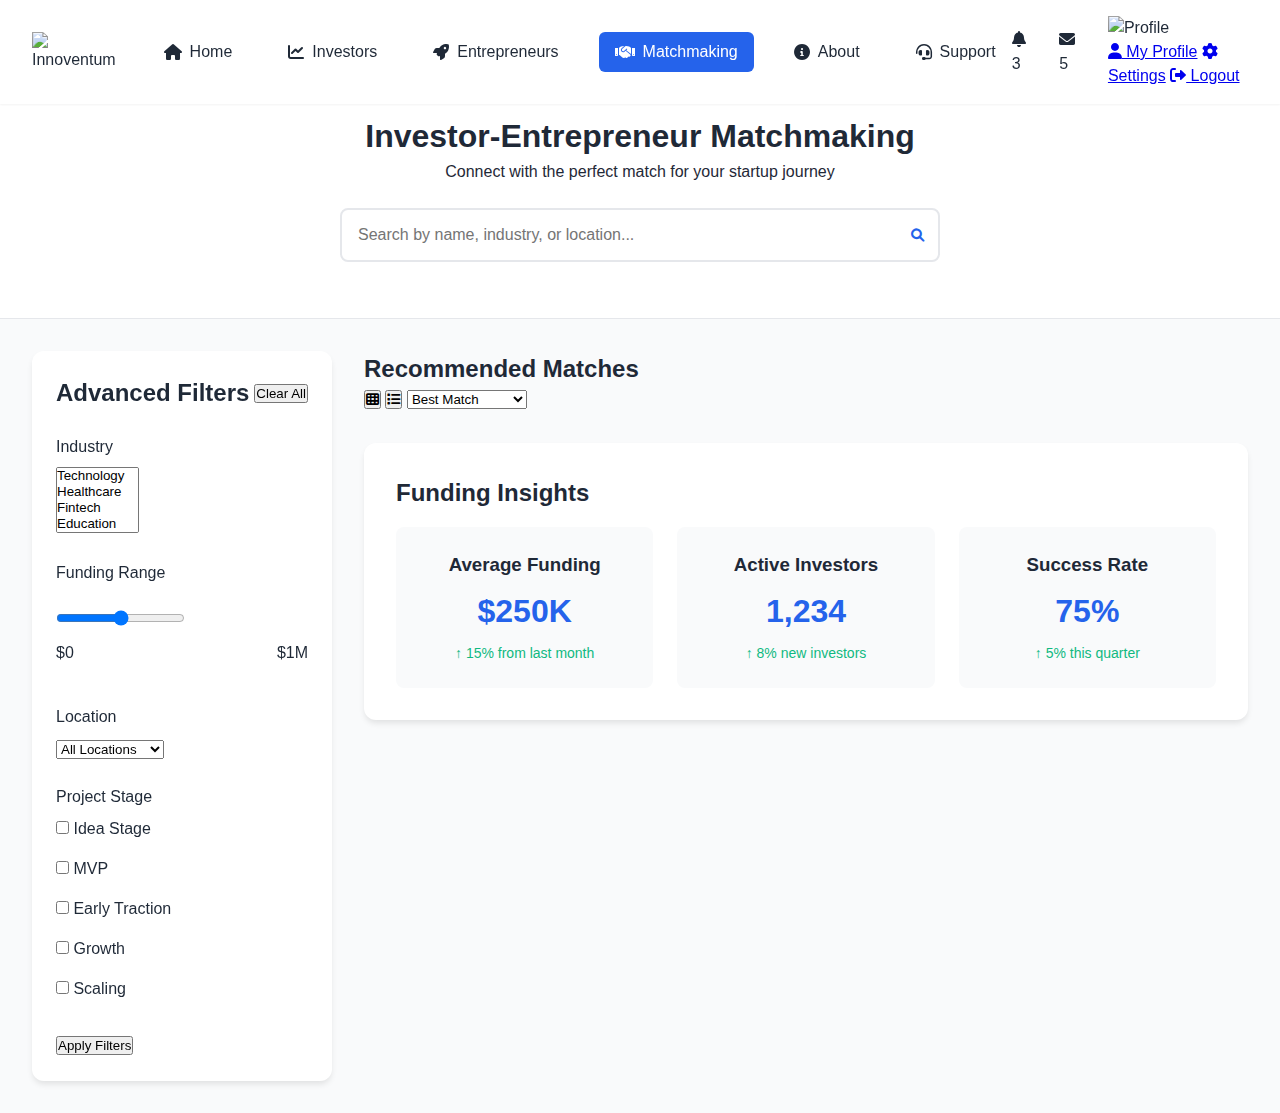
==== ie.html @ 22888b89 "nav-bar if Investor-Entrepreneur Matchmaking page is done and login is done" ====
<!DOCTYPE html>
<html lang="en">
<head>
    <meta charset="UTF-8">
    <meta name="viewport" content="width=device-width, initial-scale=1.0">
    <title>Innoventum - Matchmaking Platform</title>
    <link rel="stylesheet" href="ie.css">
    <link rel="stylesheet" href="https://cdnjs.cloudflare.com/ajax/libs/font-awesome/6.0.0/css/all.min.css">
</head>
<body>
    <!-- Main Navigation -->
    <nav class="navbar">
        <div class="nav-left">
            <div class="nav-logo">
                <img src="logo.png" alt="Innoventum">
            </div>
            <div class="nav-links">
                <a href="/dashboard"><i class="fas fa-home"></i> Home</a>
                <a href="/investors"><i class="fas fa-chart-line"></i> Investors</a>
                <a href="/entrepreneurs"><i class="fas fa-rocket"></i> Entrepreneurs</a>
                <a href="/matchmaking" class="active"><i class="fas fa-handshake"></i> Matchmaking</a>
                <a href="/about"><i class="fas fa-info-circle"></i> About</a>
                <a href="/support"><i class="fas fa-headset"></i> Support</a>
            </div>
        </div>
        <div class="nav-right">
            <div class="notifications">
                <i class="fas fa-bell"></i>
                <span class="notification-badge">3</span>
            </div>
            <div class="messages">
                <i class="fas fa-envelope"></i>
                <span class="message-badge">5</span>
            </div>
            <div class="profile-dropdown">
                <img src="default-avatar.png" alt="Profile" class="avatar">
                <div class="dropdown-content">
                    <a href="/profile"><i class="fas fa-user"></i> My Profile</a>
                    <a href="/settings"><i class="fas fa-cog"></i> Settings</a>
                    <a href="/logout"><i class="fas fa-sign-out-alt"></i> Logout</a>
                </div>
            </div>
        </div>
    </nav>

    <!-- Header Section -->
    <header class="page-header">
        <h1>Investor-Entrepreneur Matchmaking</h1>
        <p>Connect with the perfect match for your startup journey</p>
        <div class="global-search">
            <input type="text" placeholder="Search by name, industry, or location...">
            <button><i class="fas fa-search"></i></button>
        </div>
    </header>

    <div class="main-container">
        <!-- Filters Sidebar -->
        <aside class="filters-sidebar">
            <div class="filters-header">
                <h2>Advanced Filters</h2>
                <button id="clearFilters">Clear All</button>
            </div>

            <form id="filterForm">
                <div class="filter-section">
                    <label>Industry</label>
                    <select id="industryFilter" multiple>
                        <option value="tech">Technology</option>
                        <option value="health">Healthcare</option>
                        <option value="finance">Fintech</option>
                        <option value="edu">Education</option>
                        <option value="retail">Retail</option>
                        <option value="energy">Clean Energy</option>
                    </select>
                </div>

                <div class="filter-section">
                    <label>Funding Range</label>
                    <div class="range-slider">
                        <input type="range" id="fundingSlider" min="0" max="1000000" step="50000">
                        <div class="range-values">
                            <span id="minValue">$0</span>
                            <span id="maxValue">$1M</span>
                        </div>
                    </div>
                </div>

                <div class="filter-section">
                    <label>Location</label>
                    <select id="locationFilter">
                        <option value="">All Locations</option>
                        <option value="sf">San Francisco</option>
                        <option value="ny">New York</option>
                        <option value="ld">London</option>
                    </select>
                </div>

                <div class="filter-section">
                    <label>Project Stage</label>
                    <div class="checkbox-group">
                        <label><input type="checkbox" value="idea"> Idea Stage</label>
                        <label><input type="checkbox" value="mvp"> MVP</label>
                        <label><input type="checkbox" value="early"> Early Traction</label>
                        <label><input type="checkbox" value="growth"> Growth</label>
                        <label><input type="checkbox" value="scaling"> Scaling</label>
                    </div>
                </div>

                <button type="submit" class="apply-filters">Apply Filters</button>
            </form>
        </aside>

        <!-- Main Content -->
        <main class="content-area">
            <!-- Recommended Matches Section -->
            <section class="recommended-matches">
                <div class="section-header">
                    <h2>Recommended Matches</h2>
                    <div class="view-controls">
                        <button class="view-toggle active" data-view="grid">
                            <i class="fas fa-th"></i>
                        </button>
                        <button class="view-toggle" data-view="list">
                            <i class="fas fa-list"></i>
                        </button>
                        <select class="sort-by">
                            <option value="match">Best Match</option>
                            <option value="recent">Most Recent</option>
                            <option value="funding">Funding Amount</option>
                        </select>
                    </div>
                </div>

                <div class="matches-grid" id="matchesContainer">
                    <!-- Match cards will be dynamically inserted here -->
                </div>
            </section>

            <!-- Funding Insights Section -->
            <section class="funding-insights">
                <h2>Funding Insights</h2>
                <div class="insights-grid">
                    <div class="insight-card">
                        <h3>Average Funding</h3>
                        <p class="stat">$250K</p>
                        <p class="trend">↑ 15% from last month</p>
                    </div>
                    <div class="insight-card">
                        <h3>Active Investors</h3>
                        <p class="stat">1,234</p>
                        <p class="trend">↑ 8% new investors</p>
                    </div>
                    <div class="insight-card">
                        <h3>Success Rate</h3>
                        <p class="stat">75%</p>
                        <p class="trend">↑ 5% this quarter</p>
                    </div>
                </div>
            </section>
        </main>
    </div>

    <!-- Match Card Template -->
    <template id="matchCardTemplate">
        <div class="match-card">
            <div class="match-header">
                <img src="" alt="Profile" class="match-avatar">
                <div class="match-score">
                    <span class="score-label">Match</span>
                    <span class="score-value"></span>
                </div>
            </div>
            <div class="match-info">
                <h3 class="match-name"></h3>
                <p class="match-industry"></p>
                <div class="match-details">
                    <span class="location"></span>
                    <span class="funding"></span>
                    <span class="stage"></span>
                </div>
                <p class="match-description"></p>
                <div class="match-tags"></div>
            </div>
            <div class="match-actions">
                <button class="primary-btn connect-btn">
                    <i class="fas fa-handshake"></i> Connect
                </button>
                <button class="secondary-btn save-btn">
                    <i class="far fa-bookmark"></i>
                </button>
                <button class="secondary-btn more-btn">
                    <i class="fas fa-ellipsis-h"></i>
                </button>
            </div>
        </div>
    </template>

    <script src="ie.js"></script>
</body>
</html>
---- ie.css ----
:root {
    --primary-color: #2563eb;
    --secondary-color: #1e40af;
    --success-color: #10b981;
    --warning-color: #f59e0b;
    --danger-color: #ef4444;
    --background-color: #f9fafb;
    --card-background: #ffffff;
    --text-primary: #1f2937;
    --text-secondary: #6b7280;
    --border-color: #e5e7eb;
    --shadow-sm: 0 1px 2px 0 rgba(0, 0, 0, 0.05);
    --shadow-md: 0 4px 6px -1px rgba(0, 0, 0, 0.1);
    --shadow-lg: 0 10px 15px -3px rgba(0, 0, 0, 0.1);
}

/* Global Styles */
* {
    margin: 0;
    padding: 0;
    box-sizing: border-box;
    font-family: 'Inter', sans-serif;
}

body {
    background-color: var(--background-color);
    color: var(--text-primary);
    line-height: 1.5;
}

/* Navbar Styles */
.navbar {
    background: var(--card-background);
    padding: 1rem 2rem;
    display: flex;
    justify-content: space-between;
    align-items: center;
    box-shadow: var(--shadow-sm);
    position: fixed;
    top: 0;
    left: 0;
    right: 0;
    z-index: 1000;
}

.nav-left, .nav-right {
    display: flex;
    align-items: center;
    gap: 2rem;
}

.nav-logo img {
    height: 40px;
}

.nav-links {
    display: flex;
    gap: 1.5rem;
}

.nav-links a {
    text-decoration: none;
    color: var(--text-primary);
    padding: 0.5rem 1rem;
    border-radius: 6px;
    display: flex;
    align-items: center;
    gap: 0.5rem;
    transition: all 0.3s ease;
}

.nav-links a:hover {
    background-color: var(--background-color);
}

.nav-links a.active {
    background-color: var(--primary-color);
    color: white;
}

/* Header Section */
.page-header {
    margin-top: 80px;
    padding: 2rem;
    text-align: center;
    background: var(--card-background);
    border-bottom: 1px solid var(--border-color);
}

.global-search {
    max-width: 600px;
    margin: 1.5rem auto;
    position: relative;
}

.global-search input {
    width: 100%;
    padding: 1rem 3rem 1rem 1rem;
    border: 2px solid var(--border-color);
    border-radius: 8px;
    font-size: 1rem;
}

.global-search button {
    position: absolute;
    right: 1rem;
    top: 50%;
    transform: translateY(-50%);
    background: none;
    border: none;
    color: var(--primary-color);
    cursor: pointer;
}

/* Main Container Layout */
.main-container {
    display: grid;
    grid-template-columns: 300px 1fr;
    gap: 2rem;
    padding: 2rem;
    max-width: 1600px;
    margin: 0 auto;
}

/* Filters Sidebar */
.filters-sidebar {
    background: var(--card-background);
    padding: 1.5rem;
    border-radius: 12px;
    box-shadow: var(--shadow-md);
    height: fit-content;
    position: sticky;
    top: 100px;
}

.filters-header {
    display: flex;
    justify-content: space-between;
    align-items: center;
    margin-bottom: 1.5rem;
}

.filter-section {
    margin-bottom: 1.5rem;
}

.filter-section label {
    display: block;
    margin-bottom: 0.5rem;
    font-weight: 500;
}

.range-slider {
    padding: 1rem 0;
}

.range-values {
    display: flex;
    justify-content: space-between;
    margin-top: 0.5rem;
}

.checkbox-group {
    display: flex;
    flex-direction: column;
    gap: 0.5rem;
}

/* Match Cards */
.matches-grid {
    display: grid;
    grid-template-columns: repeat(auto-fill, minmax(300px, 1fr));
    gap: 1.5rem;
}

.match-card {
    background: var(--card-background);
    border-radius: 12px;
    overflow: hidden;
    box-shadow: var(--shadow-md);
    transition: transform 0.2s ease;
}

.match-card:hover {
    transform: translateY(-4px);
    box-shadow: var(--shadow-lg);
}

.match-header {
    padding: 1rem;
    display: flex;
    justify-content: space-between;
    align-items: center;
    border-bottom: 1px solid var(--border-color);
}

.match-avatar {
    width: 60px;
    height: 60px;
    border-radius: 50%;
    object-fit: cover;
}

.match-score {
    background: var(--success-color);
    color: white;
    padding: 0.5rem;
    border-radius: 6px;
    text-align: center;
}

.match-info {
    padding: 1rem;
}

.match-tags {
    display: flex;
    flex-wrap: wrap;
    gap: 0.5rem;
    margin: 0.5rem 0;
}

.tag {
    background: var(--background-color);
    padding: 0.25rem 0.5rem;
    border-radius: 4px;
    font-size: 0.875rem;
}

.match-actions {
    padding: 1rem;
    display: flex;
    gap: 0.5rem;
    border-top: 1px solid var(--border-color);
}

/* Buttons */
.primary-btn {
    background: var(--primary-color);
    color: white;
    border: none;
    padding: 0.75rem 1.5rem;
    border-radius: 6px;
    cursor: pointer;
    display: flex;
    align-items: center;
    gap: 0.5rem;
    flex: 1;
}

.secondary-btn {
    background: var(--background-color);
    color: var(--text-primary);
    border: 1px solid var(--border-color);
    padding: 0.75rem;
    border-radius: 6px;
    cursor: pointer;
}

/* Funding Insights Section */
.funding-insights {
    margin-top: 2rem;
    padding: 2rem;
    background: var(--card-background);
    border-radius: 12px;
    box-shadow: var(--shadow-md);
}

.insights-grid {
    display: grid;
    grid-template-columns: repeat(auto-fit, minmax(200px, 1fr));
    gap: 1.5rem;
    margin-top: 1rem;
}

.insight-card {
    padding: 1.5rem;
    background: var(--background-color);
    border-radius: 8px;
    text-align: center;
}

.insight-card .stat {
    font-size: 2rem;
    font-weight: bold;
    color: var(--primary-color);
    margin: 0.5rem 0;
}

.insight-card .trend {
    color: var(--success-color);
    font-size: 0.875rem;
}

/* Responsive Design */
@media (max-width: 1024px) {
    .main-container {
        grid-template-columns: 1fr;
    }
    
    .filters-sidebar {
        position: static;
    }
}

@media (max-width: 768px) {
    .nav-links {
        display: none;
    }
    
    .insights-grid {
        grid-template-columns: 1fr;
    }
}
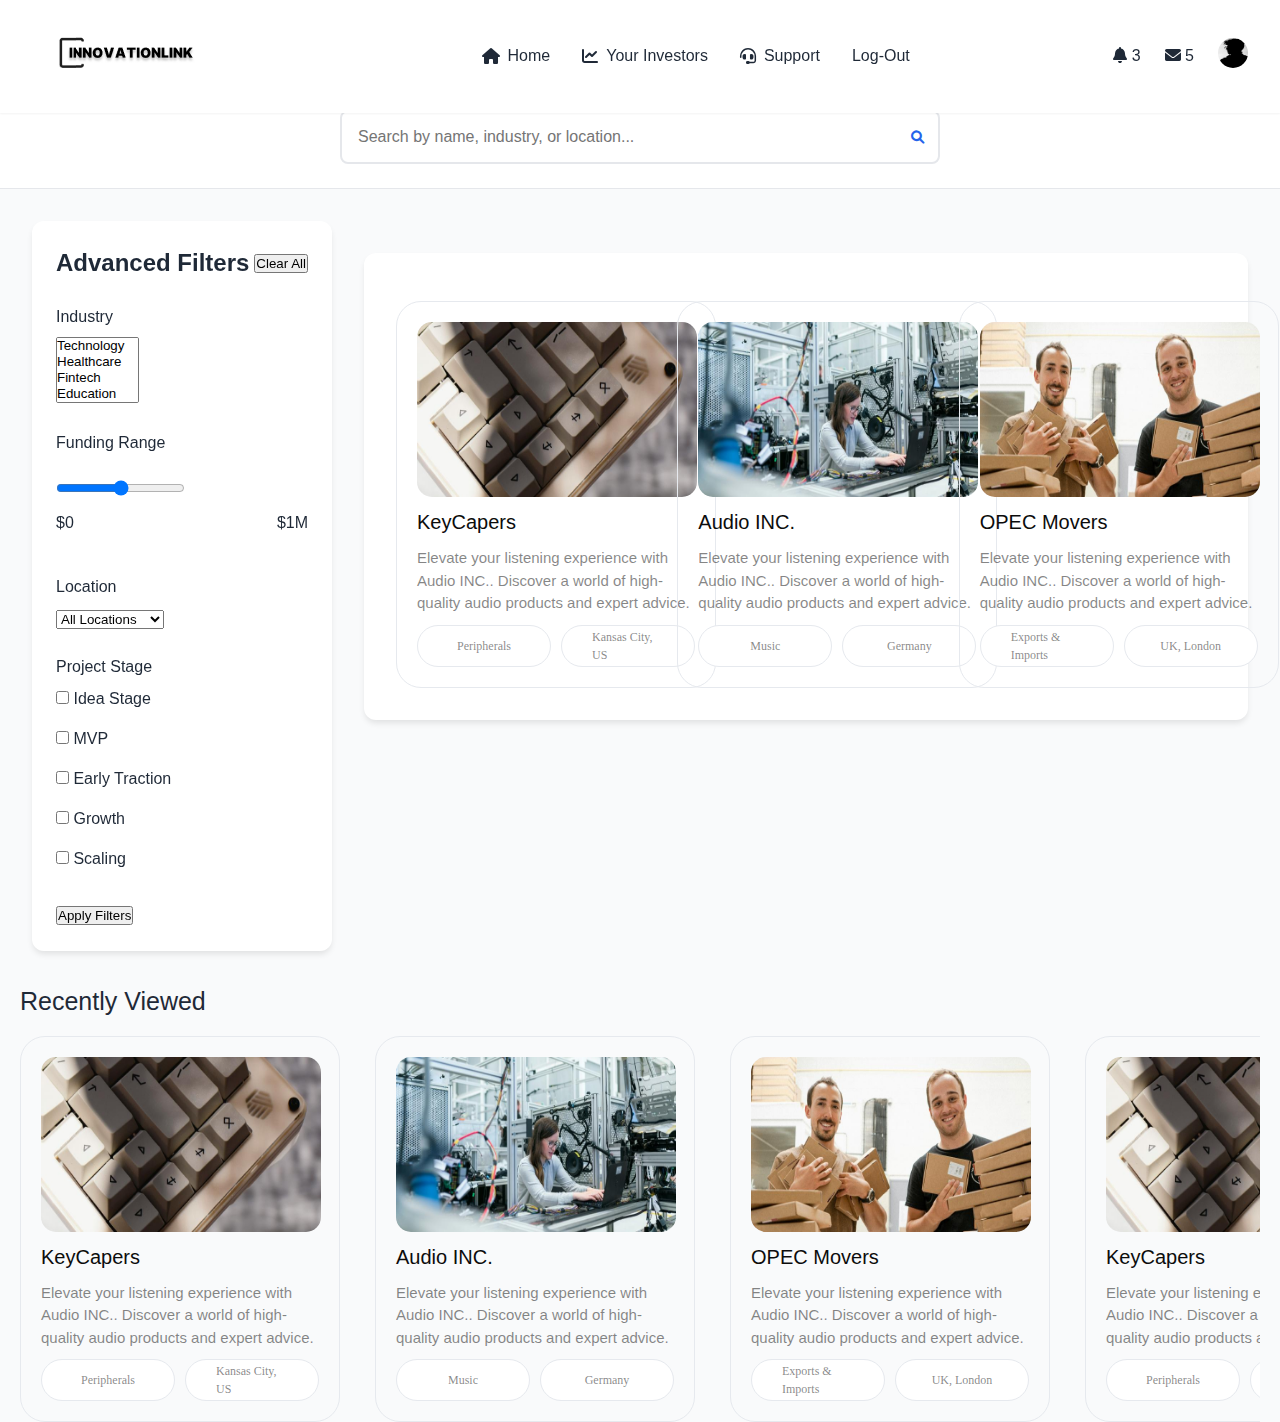
==== commit b6c1e542: "changed login page and invester page" ====
--- a/ie.html
+++ b/ie.html
@@ -10,17 +10,17 @@
 <body>
     <!-- Main Navigation -->
     <nav class="navbar">
+        <div class="nav-logo">
+            <a href="ie.html" >
+            <img src="logo.png" alt="Innoventum" class=".logo-img"> 
+            </a>
+        </div>
         <div class="nav-left">
-            <div class="nav-logo">
-                <img src="logo.png" alt="Innoventum">
-            </div>
             <div class="nav-links">
                 <a href="/dashboard"><i class="fas fa-home"></i> Home</a>
-                <a href="/investors"><i class="fas fa-chart-line"></i> Investors</a>
-                <a href="/entrepreneurs"><i class="fas fa-rocket"></i> Entrepreneurs</a>
-                <a href="/matchmaking" class="active"><i class="fas fa-handshake"></i> Matchmaking</a>
-                <a href="/about"><i class="fas fa-info-circle"></i> About</a>
+                <a href="/investors"><i class="fas fa-chart-line"></i>Your Investors</a>
                 <a href="/support"><i class="fas fa-headset"></i> Support</a>
+                <a href="index.html" class="logout">Log-Out</a>
             </div>
         </div>
         <div class="nav-right">
@@ -33,20 +33,18 @@
                 <span class="message-badge">5</span>
             </div>
             <div class="profile-dropdown">
-                <img src="default-avatar.png" alt="Profile" class="avatar">
-                <div class="dropdown-content">
+                <img src="assets/images/WhatsApp Image 2024-11-10 at 06.15.50_de1d8adb.jpg" alt="Profile" class="avatar">
+                <!-- <div class="dropdown-content">
                     <a href="/profile"><i class="fas fa-user"></i> My Profile</a>
                     <a href="/settings"><i class="fas fa-cog"></i> Settings</a>
                     <a href="/logout"><i class="fas fa-sign-out-alt"></i> Logout</a>
-                </div>
+                </div> -->
             </div>
         </div>
     </nav>
 
     <!-- Header Section -->
     <header class="page-header">
-        <h1>Investor-Entrepreneur Matchmaking</h1>
-        <p>Connect with the perfect match for your startup journey</p>
         <div class="global-search">
             <input type="text" placeholder="Search by name, industry, or location...">
             <button><i class="fas fa-search"></i></button>
@@ -112,52 +110,274 @@
 
         <!-- Main Content -->
         <main class="content-area">
-            <!-- Recommended Matches Section -->
-            <section class="recommended-matches">
-                <div class="section-header">
-                    <h2>Recommended Matches</h2>
-                    <div class="view-controls">
-                        <button class="view-toggle active" data-view="grid">
-                            <i class="fas fa-th"></i>
-                        </button>
-                        <button class="view-toggle" data-view="list">
-                            <i class="fas fa-list"></i>
-                        </button>
-                        <select class="sort-by">
-                            <option value="match">Best Match</option>
-                            <option value="recent">Most Recent</option>
-                            <option value="funding">Funding Amount</option>
-                        </select>
-                    </div>
-                </div>
-
-                <div class="matches-grid" id="matchesContainer">
-                    <!-- Match cards will be dynamically inserted here -->
-                </div>
-            </section>
-
             <!-- Funding Insights Section -->
             <section class="funding-insights">
-                <h2>Funding Insights</h2>
                 <div class="insights-grid">
-                    <div class="insight-card">
-                        <h3>Average Funding</h3>
-                        <p class="stat">$250K</p>
-                        <p class="trend">↑ 15% from last month</p>
-                    </div>
-                    <div class="insight-card">
-                        <h3>Active Investors</h3>
-                        <p class="stat">1,234</p>
-                        <p class="trend">↑ 8% new investors</p>
-                    </div>
-                    <div class="insight-card">
-                        <h3>Success Rate</h3>
-                        <p class="stat">75%</p>
-                        <p class="trend">↑ 5% this quarter</p>
-                    </div>
+                    <div class="project">
+                        <img src="[data-uri]" alt="">
+                        <div class="project-title">
+                          <p>KeyCapers</p>
+                        </div>
+                        <div class="project-discription">
+                          <p>Elevate your listening experience with Audio INC.. Discover a world of high-quality audio products and expert    advice.</p>
+                        </div>
+                        <div class="related">
+                          <div class="topic">
+                            <p>Peripherals</p>
+                          </div>
+                          <div class="topic">
+                            <p>Kansas City, US</p>
+                          </div>
+                        </div>
+                      </div>
+                      <div class="project">
+                        <img src="[data-uri]" alt="">
+                        <div class="project-title">
+                          <p>Audio INC.</p>
+                        </div>
+                        <div class="project-discription">
+                          <p>Elevate your listening experience with Audio INC.. Discover a world of high-quality audio products and expert    advice.</p>
+                        </div>
+                        <div class="related">
+                          <div class="topic">
+                            <p>Music</p>
+                          </div>
+                          <div class="topic">
+                            <p>Germany</p>
+                          </div>
+                        </div>
+                      </div>
+                      <div class="project">
+                        <img src="[data-uri]" alt="">
+                        <div class="project-title">
+                          <p>OPEC Movers</p>
+                        </div>
+                        <div class="project-discription">
+                          <p>Elevate your listening experience with Audio INC.. Discover a world of high-quality audio products and expert    advice.</p>
+                        </div>
+                        <div class="related">
+                          <div class="topic">
+                            <p>Exports & Imports</p>
+                          </div>
+                          <div class="topic">
+                            <p>UK, London</p>
+                          </div>
+                        </div>
+                      </div>
+                      
                 </div>
             </section>
         </main>
+    </div>
+
+    <div class="recently-viewed">
+        <p style="font-weight: 500;font-size: 25px;">Recently Viewed </p>
+        <div class="projects" >
+            <div class="project">
+                <img src="[data-uri]" alt="">
+                <div class="project-title">
+                <p>KeyCapers</p>
+                </div>
+                <div class="project-discription">
+                <p>Elevate your listening experience with Audio INC.. Discover a world of high-quality audio products and expert    advice.</p>
+                </div>
+                <div class="related">
+                <div class="topic">
+                    <p>Peripherals</p>
+                </div>
+                <div class="topic">
+                    <p>Kansas City, US</p>
+                </div>
+                </div>
+            </div>
+            <div class="project">
+                <img src="[data-uri]